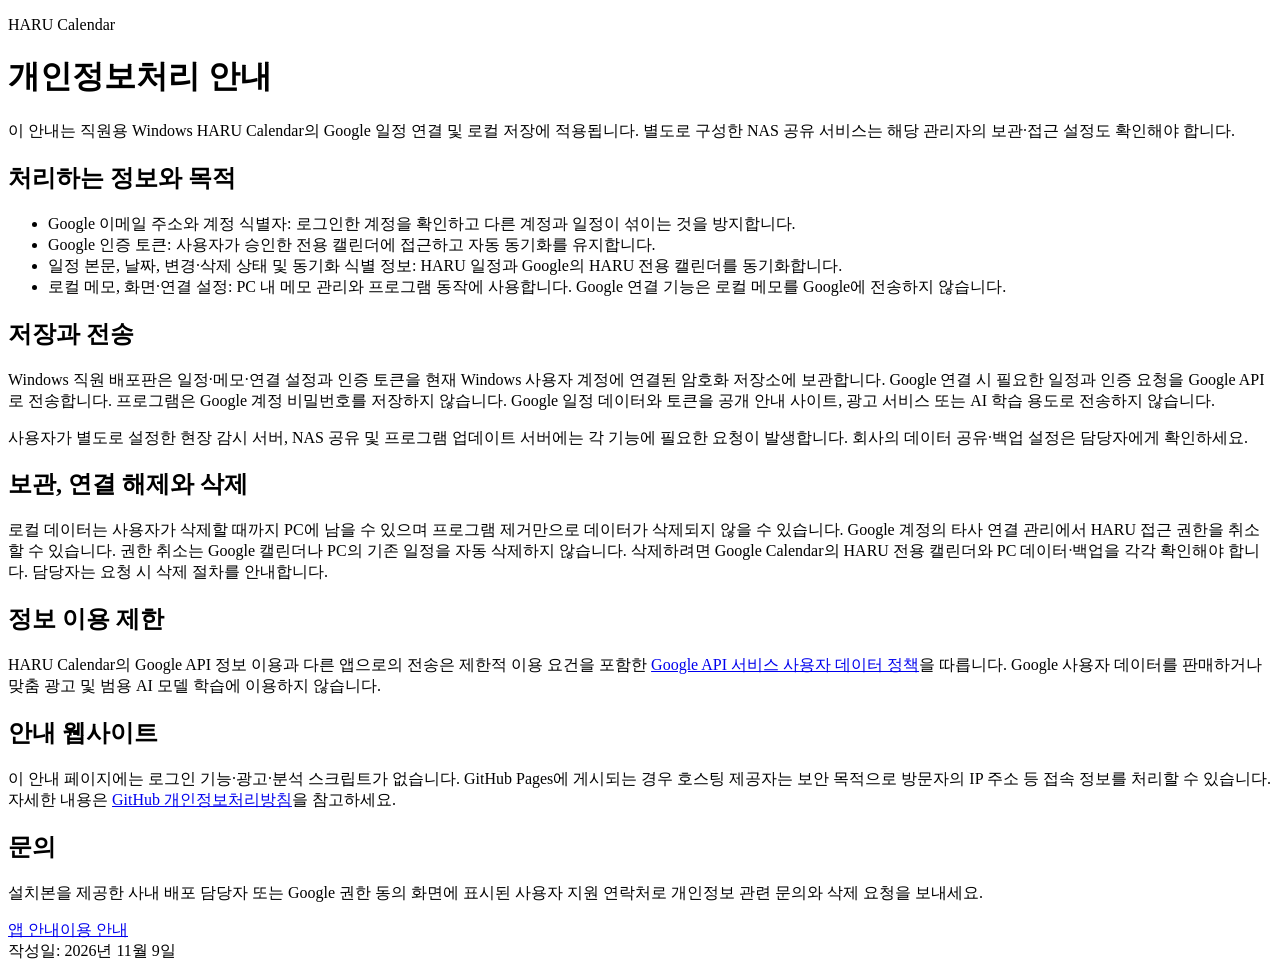
==== privacy.html @ c2938a50 "Publish HARU Calendar application information" ====
<!doctype html><html lang="ko"><meta charset="utf-8"><meta name="viewport" content="width=device-width,initial-scale=1"><title>개인정보처리 안내 · HARU Calendar</title><link rel="stylesheet" href="style.css"><main><p class="brand">HARU Calendar</p><h1>개인정보처리 안내</h1><p>이 안내는 직원용 Windows HARU Calendar의 Google 일정 연결 및 로컬 저장에 적용됩니다. 별도로 구성한 NAS 공유 서비스는 해당 관리자의 보관·접근 설정도 확인해야 합니다.</p><h2>처리하는 정보와 목적</h2><ul><li>Google 이메일 주소와 계정 식별자: 로그인한 계정을 확인하고 다른 계정과 일정이 섞이는 것을 방지합니다.</li><li>Google 인증 토큰: 사용자가 승인한 전용 캘린더에 접근하고 자동 동기화를 유지합니다.</li><li>일정 본문, 날짜, 변경·삭제 상태 및 동기화 식별 정보: HARU 일정과 Google의 HARU 전용 캘린더를 동기화합니다.</li><li>로컬 메모, 화면·연결 설정: PC 내 메모 관리와 프로그램 동작에 사용합니다. Google 연결 기능은 로컬 메모를 Google에 전송하지 않습니다.</li></ul><h2>저장과 전송</h2><p>Windows 직원 배포판은 일정·메모·연결 설정과 인증 토큰을 현재 Windows 사용자 계정에 연결된 암호화 저장소에 보관합니다. Google 연결 시 필요한 일정과 인증 요청을 Google API로 전송합니다. 프로그램은 Google 계정 비밀번호를 저장하지 않습니다. Google 일정 데이터와 토큰을 공개 안내 사이트, 광고 서비스 또는 AI 학습 용도로 전송하지 않습니다.</p><p>사용자가 별도로 설정한 현장 감시 서버, NAS 공유 및 프로그램 업데이트 서버에는 각 기능에 필요한 요청이 발생합니다. 회사의 데이터 공유·백업 설정은 담당자에게 확인하세요.</p><h2>보관, 연결 해제와 삭제</h2><p>로컬 데이터는 사용자가 삭제할 때까지 PC에 남을 수 있으며 프로그램 제거만으로 데이터가 삭제되지 않을 수 있습니다. Google 계정의 타사 연결 관리에서 HARU 접근 권한을 취소할 수 있습니다. 권한 취소는 Google 캘린더나 PC의 기존 일정을 자동 삭제하지 않습니다. 삭제하려면 Google Calendar의 HARU 전용 캘린더와 PC 데이터·백업을 각각 확인해야 합니다. 담당자는 요청 시 삭제 절차를 안내합니다.</p><h2>정보 이용 제한</h2><p>HARU Calendar의 Google API 정보 이용과 다른 앱으로의 전송은 제한적 이용 요건을 포함한 <a href="https://developers.google.com/terms/api-services-user-data-policy">Google API 서비스 사용자 데이터 정책</a>을 따릅니다. Google 사용자 데이터를 판매하거나 맞춤 광고 및 범용 AI 모델 학습에 이용하지 않습니다.</p><h2>안내 웹사이트</h2><p>이 안내 페이지에는 로그인 기능·광고·분석 스크립트가 없습니다. GitHub Pages에 게시되는 경우 호스팅 제공자는 보안 목적으로 방문자의 IP 주소 등 접속 정보를 처리할 수 있습니다. 자세한 내용은 <a href="https://docs.github.com/en/site-policy/privacy-policies/github-general-privacy-statement">GitHub 개인정보처리방침</a>을 참고하세요.</p><h2>문의</h2><p>설치본을 제공한 사내 배포 담당자 또는 Google 권한 동의 화면에 표시된 사용자 지원 연락처로 개인정보 관련 문의와 삭제 요청을 보내세요.</p><nav><a href="index.html">앱 안내</a><a href="terms.html">이용 안내</a></nav><footer>작성일: 2026년 11월 9일</footer></main></html>
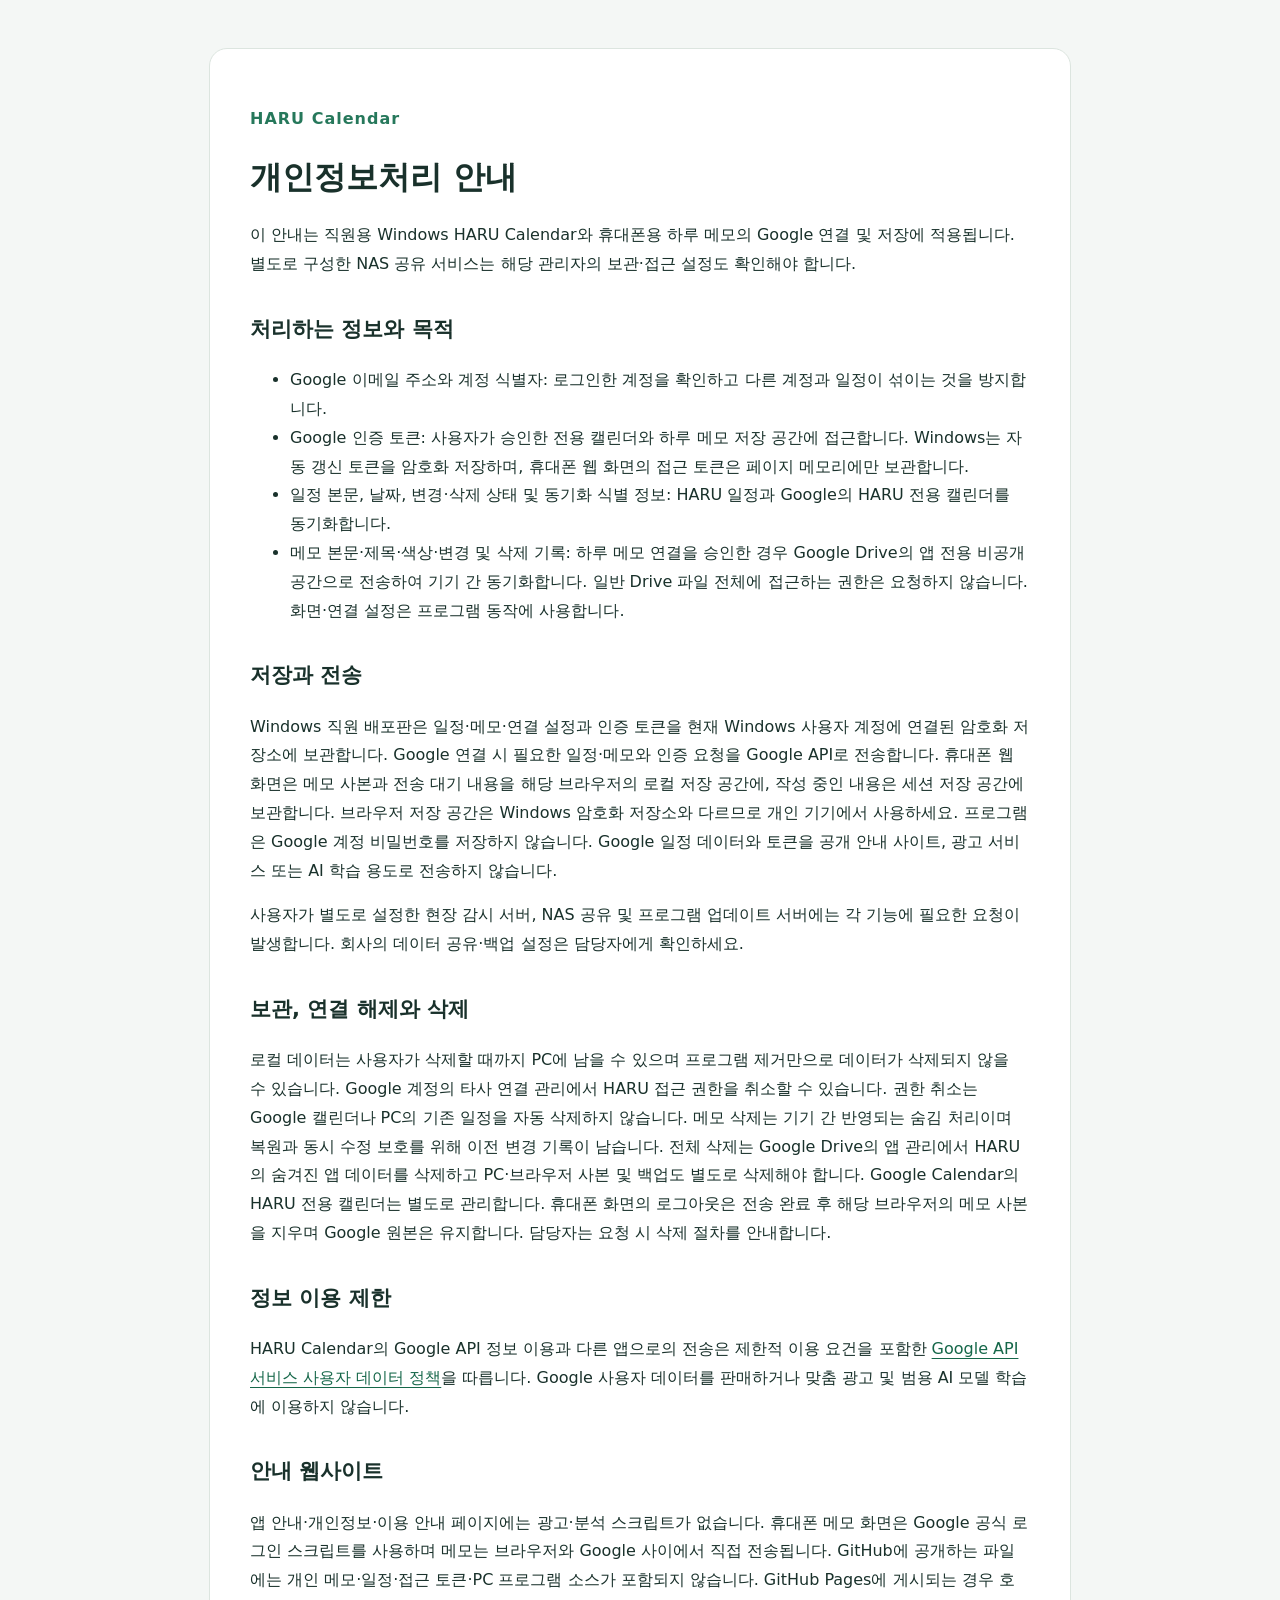
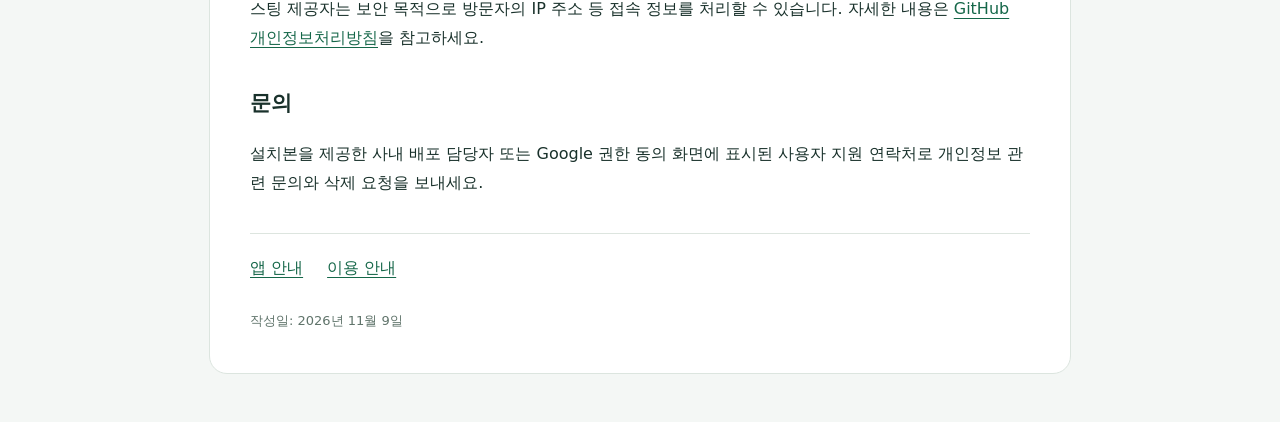
==== commit 0fe950d0: "Explain private HARU memo sync and mobile access" ====
--- a/privacy.html
+++ b/privacy.html
@@ -1 +1 @@
-<!doctype html><html lang="ko"><meta charset="utf-8"><meta name="viewport" content="width=device-width,initial-scale=1"><title>개인정보처리 안내 · HARU Calendar</title><link rel="stylesheet" href="style.css"><main><p class="brand">HARU Calendar</p><h1>개인정보처리 안내</h1><p>이 안내는 직원용 Windows HARU Calendar의 Google 일정 연결 및 로컬 저장에 적용됩니다. 별도로 구성한 NAS 공유 서비스는 해당 관리자의 보관·접근 설정도 확인해야 합니다.</p><h2>처리하는 정보와 목적</h2><ul><li>Google 이메일 주소와 계정 식별자: 로그인한 계정을 확인하고 다른 계정과 일정이 섞이는 것을 방지합니다.</li><li>Google 인증 토큰: 사용자가 승인한 전용 캘린더에 접근하고 자동 동기화를 유지합니다.</li><li>일정 본문, 날짜, 변경·삭제 상태 및 동기화 식별 정보: HARU 일정과 Google의 HARU 전용 캘린더를 동기화합니다.</li><li>로컬 메모, 화면·연결 설정: PC 내 메모 관리와 프로그램 동작에 사용합니다. Google 연결 기능은 로컬 메모를 Google에 전송하지 않습니다.</li></ul><h2>저장과 전송</h2><p>Windows 직원 배포판은 일정·메모·연결 설정과 인증 토큰을 현재 Windows 사용자 계정에 연결된 암호화 저장소에 보관합니다. Google 연결 시 필요한 일정과 인증 요청을 Google API로 전송합니다. 프로그램은 Google 계정 비밀번호를 저장하지 않습니다. Google 일정 데이터와 토큰을 공개 안내 사이트, 광고 서비스 또는 AI 학습 용도로 전송하지 않습니다.</p><p>사용자가 별도로 설정한 현장 감시 서버, NAS 공유 및 프로그램 업데이트 서버에는 각 기능에 필요한 요청이 발생합니다. 회사의 데이터 공유·백업 설정은 담당자에게 확인하세요.</p><h2>보관, 연결 해제와 삭제</h2><p>로컬 데이터는 사용자가 삭제할 때까지 PC에 남을 수 있으며 프로그램 제거만으로 데이터가 삭제되지 않을 수 있습니다. Google 계정의 타사 연결 관리에서 HARU 접근 권한을 취소할 수 있습니다. 권한 취소는 Google 캘린더나 PC의 기존 일정을 자동 삭제하지 않습니다. 삭제하려면 Google Calendar의 HARU 전용 캘린더와 PC 데이터·백업을 각각 확인해야 합니다. 담당자는 요청 시 삭제 절차를 안내합니다.</p><h2>정보 이용 제한</h2><p>HARU Calendar의 Google API 정보 이용과 다른 앱으로의 전송은 제한적 이용 요건을 포함한 <a href="https://developers.google.com/terms/api-services-user-data-policy">Google API 서비스 사용자 데이터 정책</a>을 따릅니다. Google 사용자 데이터를 판매하거나 맞춤 광고 및 범용 AI 모델 학습에 이용하지 않습니다.</p><h2>안내 웹사이트</h2><p>이 안내 페이지에는 로그인 기능·광고·분석 스크립트가 없습니다. GitHub Pages에 게시되는 경우 호스팅 제공자는 보안 목적으로 방문자의 IP 주소 등 접속 정보를 처리할 수 있습니다. 자세한 내용은 <a href="https://docs.github.com/en/site-policy/privacy-policies/github-general-privacy-statement">GitHub 개인정보처리방침</a>을 참고하세요.</p><h2>문의</h2><p>설치본을 제공한 사내 배포 담당자 또는 Google 권한 동의 화면에 표시된 사용자 지원 연락처로 개인정보 관련 문의와 삭제 요청을 보내세요.</p><nav><a href="index.html">앱 안내</a><a href="terms.html">이용 안내</a></nav><footer>작성일: 2026년 11월 9일</footer></main></html>
+<!doctype html><html lang="ko"><meta charset="utf-8"><meta name="viewport" content="width=device-width,initial-scale=1"><title>개인정보처리 안내 · HARU Calendar</title><link rel="stylesheet" href="style.css"><main><p class="brand">HARU Calendar</p><h1>개인정보처리 안내</h1><p>이 안내는 직원용 Windows HARU Calendar와 휴대폰용 하루 메모의 Google 연결 및 저장에 적용됩니다. 별도로 구성한 NAS 공유 서비스는 해당 관리자의 보관·접근 설정도 확인해야 합니다.</p><h2>처리하는 정보와 목적</h2><ul><li>Google 이메일 주소와 계정 식별자: 로그인한 계정을 확인하고 다른 계정과 일정이 섞이는 것을 방지합니다.</li><li>Google 인증 토큰: 사용자가 승인한 전용 캘린더와 하루 메모 저장 공간에 접근합니다. Windows는 자동 갱신 토큰을 암호화 저장하며, 휴대폰 웹 화면의 접근 토큰은 페이지 메모리에만 보관합니다.</li><li>일정 본문, 날짜, 변경·삭제 상태 및 동기화 식별 정보: HARU 일정과 Google의 HARU 전용 캘린더를 동기화합니다.</li><li>메모 본문·제목·색상·변경 및 삭제 기록: 하루 메모 연결을 승인한 경우 Google Drive의 앱 전용 비공개 공간으로 전송하여 기기 간 동기화합니다. 일반 Drive 파일 전체에 접근하는 권한은 요청하지 않습니다. 화면·연결 설정은 프로그램 동작에 사용합니다.</li></ul><h2>저장과 전송</h2><p>Windows 직원 배포판은 일정·메모·연결 설정과 인증 토큰을 현재 Windows 사용자 계정에 연결된 암호화 저장소에 보관합니다. Google 연결 시 필요한 일정·메모와 인증 요청을 Google API로 전송합니다. 휴대폰 웹 화면은 메모 사본과 전송 대기 내용을 해당 브라우저의 로컬 저장 공간에, 작성 중인 내용은 세션 저장 공간에 보관합니다. 브라우저 저장 공간은 Windows 암호화 저장소와 다르므로 개인 기기에서 사용하세요. 프로그램은 Google 계정 비밀번호를 저장하지 않습니다. Google 일정 데이터와 토큰을 공개 안내 사이트, 광고 서비스 또는 AI 학습 용도로 전송하지 않습니다.</p><p>사용자가 별도로 설정한 현장 감시 서버, NAS 공유 및 프로그램 업데이트 서버에는 각 기능에 필요한 요청이 발생합니다. 회사의 데이터 공유·백업 설정은 담당자에게 확인하세요.</p><h2>보관, 연결 해제와 삭제</h2><p>로컬 데이터는 사용자가 삭제할 때까지 PC에 남을 수 있으며 프로그램 제거만으로 데이터가 삭제되지 않을 수 있습니다. Google 계정의 타사 연결 관리에서 HARU 접근 권한을 취소할 수 있습니다. 권한 취소는 Google 캘린더나 PC의 기존 일정을 자동 삭제하지 않습니다. 메모 삭제는 기기 간 반영되는 숨김 처리이며 복원과 동시 수정 보호를 위해 이전 변경 기록이 남습니다. 전체 삭제는 Google Drive의 앱 관리에서 HARU의 숨겨진 앱 데이터를 삭제하고 PC·브라우저 사본 및 백업도 별도로 삭제해야 합니다. Google Calendar의 HARU 전용 캘린더는 별도로 관리합니다. 휴대폰 화면의 로그아웃은 전송 완료 후 해당 브라우저의 메모 사본을 지우며 Google 원본은 유지합니다. 담당자는 요청 시 삭제 절차를 안내합니다.</p><h2>정보 이용 제한</h2><p>HARU Calendar의 Google API 정보 이용과 다른 앱으로의 전송은 제한적 이용 요건을 포함한 <a href="https://developers.google.com/terms/api-services-user-data-policy">Google API 서비스 사용자 데이터 정책</a>을 따릅니다. Google 사용자 데이터를 판매하거나 맞춤 광고 및 범용 AI 모델 학습에 이용하지 않습니다.</p><h2>안내 웹사이트</h2><p>앱 안내·개인정보·이용 안내 페이지에는 광고·분석 스크립트가 없습니다. 휴대폰 메모 화면은 Google 공식 로그인 스크립트를 사용하며 메모는 브라우저와 Google 사이에서 직접 전송됩니다. GitHub에 공개하는 파일에는 개인 메모·일정·접근 토큰·PC 프로그램 소스가 포함되지 않습니다. GitHub Pages에 게시되는 경우 호스팅 제공자는 보안 목적으로 방문자의 IP 주소 등 접속 정보를 처리할 수 있습니다. 자세한 내용은 <a href="https://docs.github.com/en/site-policy/privacy-policies/github-general-privacy-statement">GitHub 개인정보처리방침</a>을 참고하세요.</p><h2>문의</h2><p>설치본을 제공한 사내 배포 담당자 또는 Google 권한 동의 화면에 표시된 사용자 지원 연락처로 개인정보 관련 문의와 삭제 요청을 보내세요.</p><nav><a href="index.html">앱 안내</a><a href="terms.html">이용 안내</a></nav><footer>작성일: 2026년 11월 9일</footer></main></html>
--- a/style.css
+++ b/style.css
@@ -0,0 +1 @@
+:root{font-family:"Malgun Gothic",system-ui,sans-serif;color:#19312b;background:#f4f7f5;line-height:1.8}body{margin:0}main{max-width:780px;margin:48px auto;padding:40px;background:white;border:1px solid #dce5df;border-radius:18px}h1{font-size:32px;line-height:1.4}h2{font-size:21px;margin-top:32px}.brand{color:#26785b;font-weight:bold;letter-spacing:1px}p,li{font-size:16px}a{color:#156749;text-underline-offset:4px}nav{display:flex;gap:24px;border-top:1px solid #dde5df;margin-top:36px;padding-top:20px}footer{color:#60746b;font-size:13px;margin-top:26px}@media(max-width:600px){main{margin:12px;padding:24px}h1{font-size:27px}}
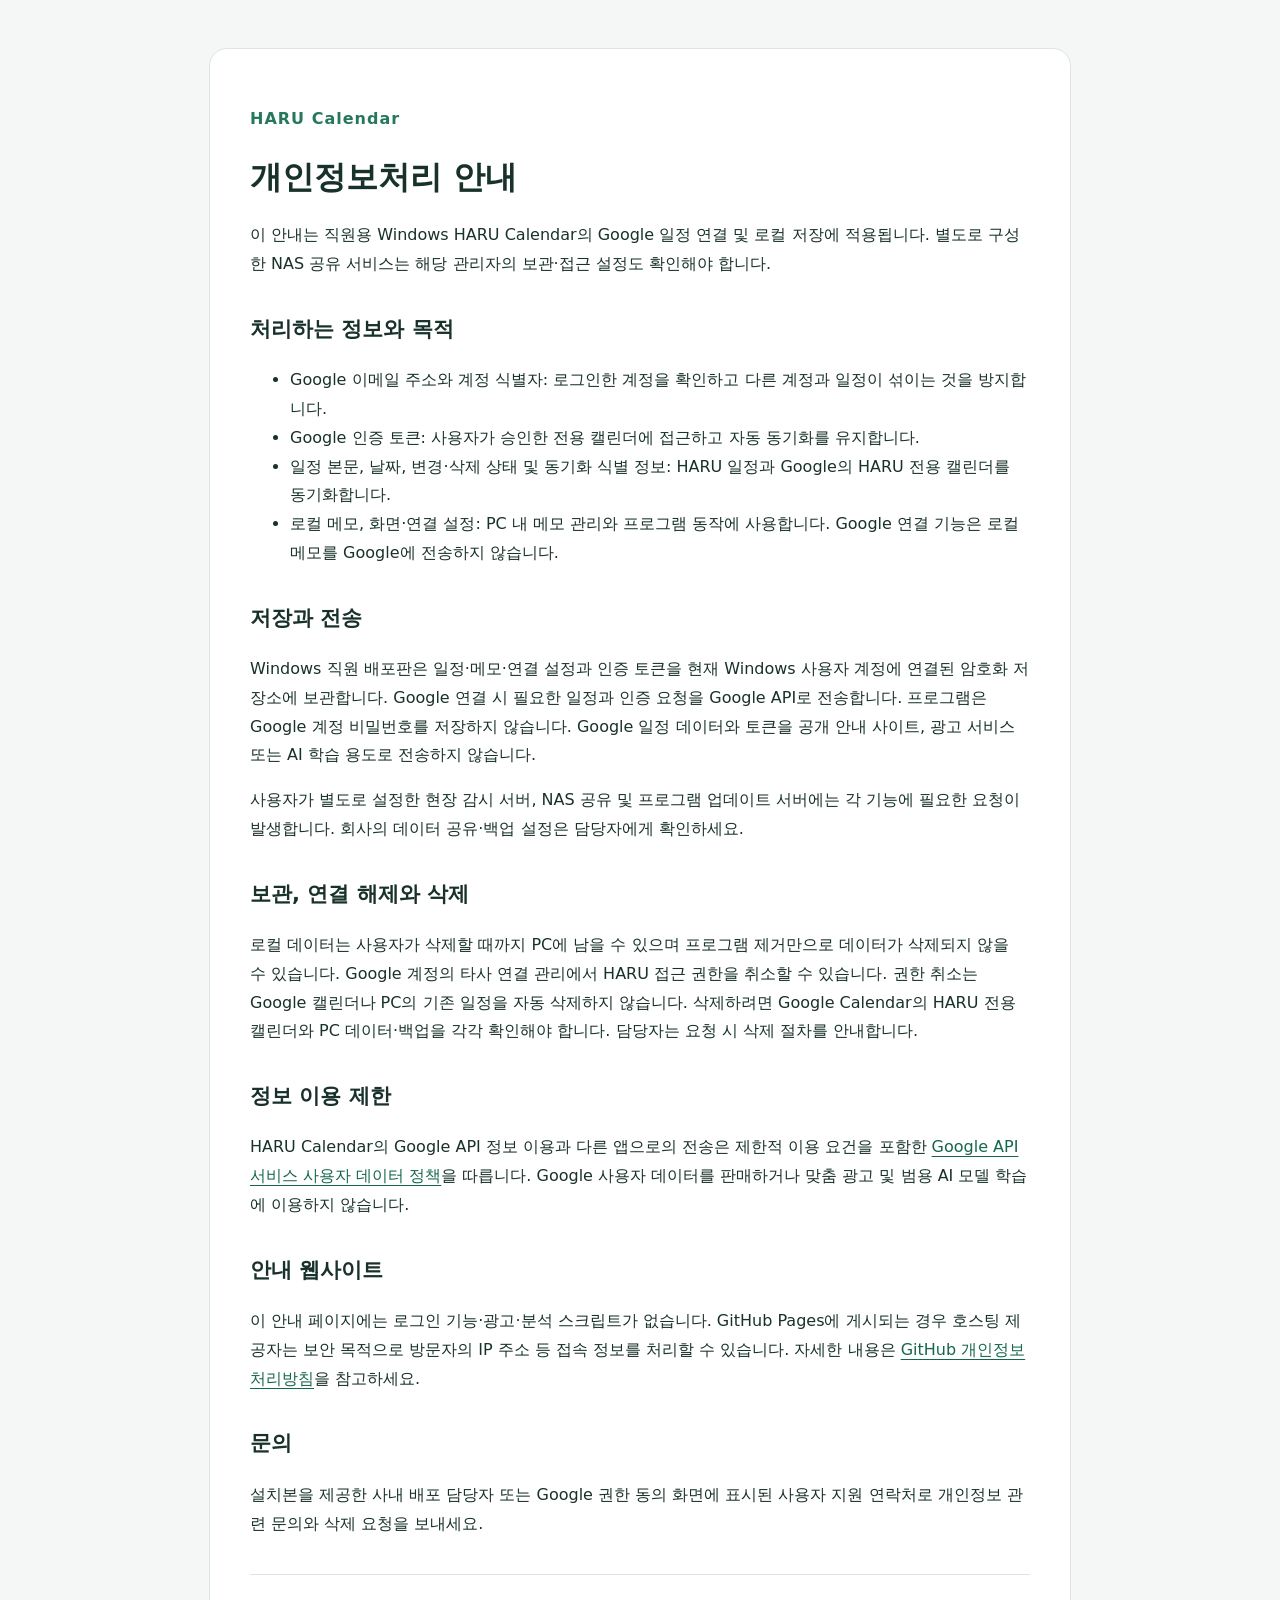
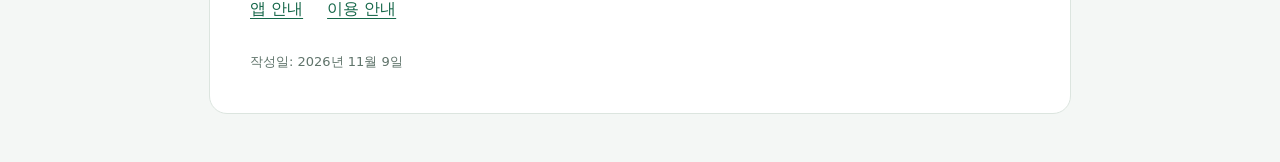
==== commit cee316a7: "Restore original calendar-only notices; remove web memo feature" ====
--- a/privacy.html
+++ b/privacy.html
@@ -1 +1 @@
-<!doctype html><html lang="ko"><meta charset="utf-8"><meta name="viewport" content="width=device-width,initial-scale=1"><title>개인정보처리 안내 · HARU Calendar</title><link rel="stylesheet" href="style.css"><main><p class="brand">HARU Calendar</p><h1>개인정보처리 안내</h1><p>이 안내는 직원용 Windows HARU Calendar와 휴대폰용 하루 메모의 Google 연결 및 저장에 적용됩니다. 별도로 구성한 NAS 공유 서비스는 해당 관리자의 보관·접근 설정도 확인해야 합니다.</p><h2>처리하는 정보와 목적</h2><ul><li>Google 이메일 주소와 계정 식별자: 로그인한 계정을 확인하고 다른 계정과 일정이 섞이는 것을 방지합니다.</li><li>Google 인증 토큰: 사용자가 승인한 전용 캘린더와 하루 메모 저장 공간에 접근합니다. Windows는 자동 갱신 토큰을 암호화 저장하며, 휴대폰 웹 화면의 접근 토큰은 페이지 메모리에만 보관합니다.</li><li>일정 본문, 날짜, 변경·삭제 상태 및 동기화 식별 정보: HARU 일정과 Google의 HARU 전용 캘린더를 동기화합니다.</li><li>메모 본문·제목·색상·변경 및 삭제 기록: 하루 메모 연결을 승인한 경우 Google Drive의 앱 전용 비공개 공간으로 전송하여 기기 간 동기화합니다. 일반 Drive 파일 전체에 접근하는 권한은 요청하지 않습니다. 화면·연결 설정은 프로그램 동작에 사용합니다.</li></ul><h2>저장과 전송</h2><p>Windows 직원 배포판은 일정·메모·연결 설정과 인증 토큰을 현재 Windows 사용자 계정에 연결된 암호화 저장소에 보관합니다. Google 연결 시 필요한 일정·메모와 인증 요청을 Google API로 전송합니다. 휴대폰 웹 화면은 메모 사본과 전송 대기 내용을 해당 브라우저의 로컬 저장 공간에, 작성 중인 내용은 세션 저장 공간에 보관합니다. 브라우저 저장 공간은 Windows 암호화 저장소와 다르므로 개인 기기에서 사용하세요. 프로그램은 Google 계정 비밀번호를 저장하지 않습니다. Google 일정 데이터와 토큰을 공개 안내 사이트, 광고 서비스 또는 AI 학습 용도로 전송하지 않습니다.</p><p>사용자가 별도로 설정한 현장 감시 서버, NAS 공유 및 프로그램 업데이트 서버에는 각 기능에 필요한 요청이 발생합니다. 회사의 데이터 공유·백업 설정은 담당자에게 확인하세요.</p><h2>보관, 연결 해제와 삭제</h2><p>로컬 데이터는 사용자가 삭제할 때까지 PC에 남을 수 있으며 프로그램 제거만으로 데이터가 삭제되지 않을 수 있습니다. Google 계정의 타사 연결 관리에서 HARU 접근 권한을 취소할 수 있습니다. 권한 취소는 Google 캘린더나 PC의 기존 일정을 자동 삭제하지 않습니다. 메모 삭제는 기기 간 반영되는 숨김 처리이며 복원과 동시 수정 보호를 위해 이전 변경 기록이 남습니다. 전체 삭제는 Google Drive의 앱 관리에서 HARU의 숨겨진 앱 데이터를 삭제하고 PC·브라우저 사본 및 백업도 별도로 삭제해야 합니다. Google Calendar의 HARU 전용 캘린더는 별도로 관리합니다. 휴대폰 화면의 로그아웃은 전송 완료 후 해당 브라우저의 메모 사본을 지우며 Google 원본은 유지합니다. 담당자는 요청 시 삭제 절차를 안내합니다.</p><h2>정보 이용 제한</h2><p>HARU Calendar의 Google API 정보 이용과 다른 앱으로의 전송은 제한적 이용 요건을 포함한 <a href="https://developers.google.com/terms/api-services-user-data-policy">Google API 서비스 사용자 데이터 정책</a>을 따릅니다. Google 사용자 데이터를 판매하거나 맞춤 광고 및 범용 AI 모델 학습에 이용하지 않습니다.</p><h2>안내 웹사이트</h2><p>앱 안내·개인정보·이용 안내 페이지에는 광고·분석 스크립트가 없습니다. 휴대폰 메모 화면은 Google 공식 로그인 스크립트를 사용하며 메모는 브라우저와 Google 사이에서 직접 전송됩니다. GitHub에 공개하는 파일에는 개인 메모·일정·접근 토큰·PC 프로그램 소스가 포함되지 않습니다. GitHub Pages에 게시되는 경우 호스팅 제공자는 보안 목적으로 방문자의 IP 주소 등 접속 정보를 처리할 수 있습니다. 자세한 내용은 <a href="https://docs.github.com/en/site-policy/privacy-policies/github-general-privacy-statement">GitHub 개인정보처리방침</a>을 참고하세요.</p><h2>문의</h2><p>설치본을 제공한 사내 배포 담당자 또는 Google 권한 동의 화면에 표시된 사용자 지원 연락처로 개인정보 관련 문의와 삭제 요청을 보내세요.</p><nav><a href="index.html">앱 안내</a><a href="terms.html">이용 안내</a></nav><footer>작성일: 2026년 11월 9일</footer></main></html>
+<!doctype html><html lang="ko"><meta charset="utf-8"><meta name="viewport" content="width=device-width,initial-scale=1"><title>개인정보처리 안내 · HARU Calendar</title><link rel="stylesheet" href="style.css"><main><p class="brand">HARU Calendar</p><h1>개인정보처리 안내</h1><p>이 안내는 직원용 Windows HARU Calendar의 Google 일정 연결 및 로컬 저장에 적용됩니다. 별도로 구성한 NAS 공유 서비스는 해당 관리자의 보관·접근 설정도 확인해야 합니다.</p><h2>처리하는 정보와 목적</h2><ul><li>Google 이메일 주소와 계정 식별자: 로그인한 계정을 확인하고 다른 계정과 일정이 섞이는 것을 방지합니다.</li><li>Google 인증 토큰: 사용자가 승인한 전용 캘린더에 접근하고 자동 동기화를 유지합니다.</li><li>일정 본문, 날짜, 변경·삭제 상태 및 동기화 식별 정보: HARU 일정과 Google의 HARU 전용 캘린더를 동기화합니다.</li><li>로컬 메모, 화면·연결 설정: PC 내 메모 관리와 프로그램 동작에 사용합니다. Google 연결 기능은 로컬 메모를 Google에 전송하지 않습니다.</li></ul><h2>저장과 전송</h2><p>Windows 직원 배포판은 일정·메모·연결 설정과 인증 토큰을 현재 Windows 사용자 계정에 연결된 암호화 저장소에 보관합니다. Google 연결 시 필요한 일정과 인증 요청을 Google API로 전송합니다. 프로그램은 Google 계정 비밀번호를 저장하지 않습니다. Google 일정 데이터와 토큰을 공개 안내 사이트, 광고 서비스 또는 AI 학습 용도로 전송하지 않습니다.</p><p>사용자가 별도로 설정한 현장 감시 서버, NAS 공유 및 프로그램 업데이트 서버에는 각 기능에 필요한 요청이 발생합니다. 회사의 데이터 공유·백업 설정은 담당자에게 확인하세요.</p><h2>보관, 연결 해제와 삭제</h2><p>로컬 데이터는 사용자가 삭제할 때까지 PC에 남을 수 있으며 프로그램 제거만으로 데이터가 삭제되지 않을 수 있습니다. Google 계정의 타사 연결 관리에서 HARU 접근 권한을 취소할 수 있습니다. 권한 취소는 Google 캘린더나 PC의 기존 일정을 자동 삭제하지 않습니다. 삭제하려면 Google Calendar의 HARU 전용 캘린더와 PC 데이터·백업을 각각 확인해야 합니다. 담당자는 요청 시 삭제 절차를 안내합니다.</p><h2>정보 이용 제한</h2><p>HARU Calendar의 Google API 정보 이용과 다른 앱으로의 전송은 제한적 이용 요건을 포함한 <a href="https://developers.google.com/terms/api-services-user-data-policy">Google API 서비스 사용자 데이터 정책</a>을 따릅니다. Google 사용자 데이터를 판매하거나 맞춤 광고 및 범용 AI 모델 학습에 이용하지 않습니다.</p><h2>안내 웹사이트</h2><p>이 안내 페이지에는 로그인 기능·광고·분석 스크립트가 없습니다. GitHub Pages에 게시되는 경우 호스팅 제공자는 보안 목적으로 방문자의 IP 주소 등 접속 정보를 처리할 수 있습니다. 자세한 내용은 <a href="https://docs.github.com/en/site-policy/privacy-policies/github-general-privacy-statement">GitHub 개인정보처리방침</a>을 참고하세요.</p><h2>문의</h2><p>설치본을 제공한 사내 배포 담당자 또는 Google 권한 동의 화면에 표시된 사용자 지원 연락처로 개인정보 관련 문의와 삭제 요청을 보내세요.</p><nav><a href="index.html">앱 안내</a><a href="terms.html">이용 안내</a></nav><footer>작성일: 2026년 11월 9일</footer></main></html>
